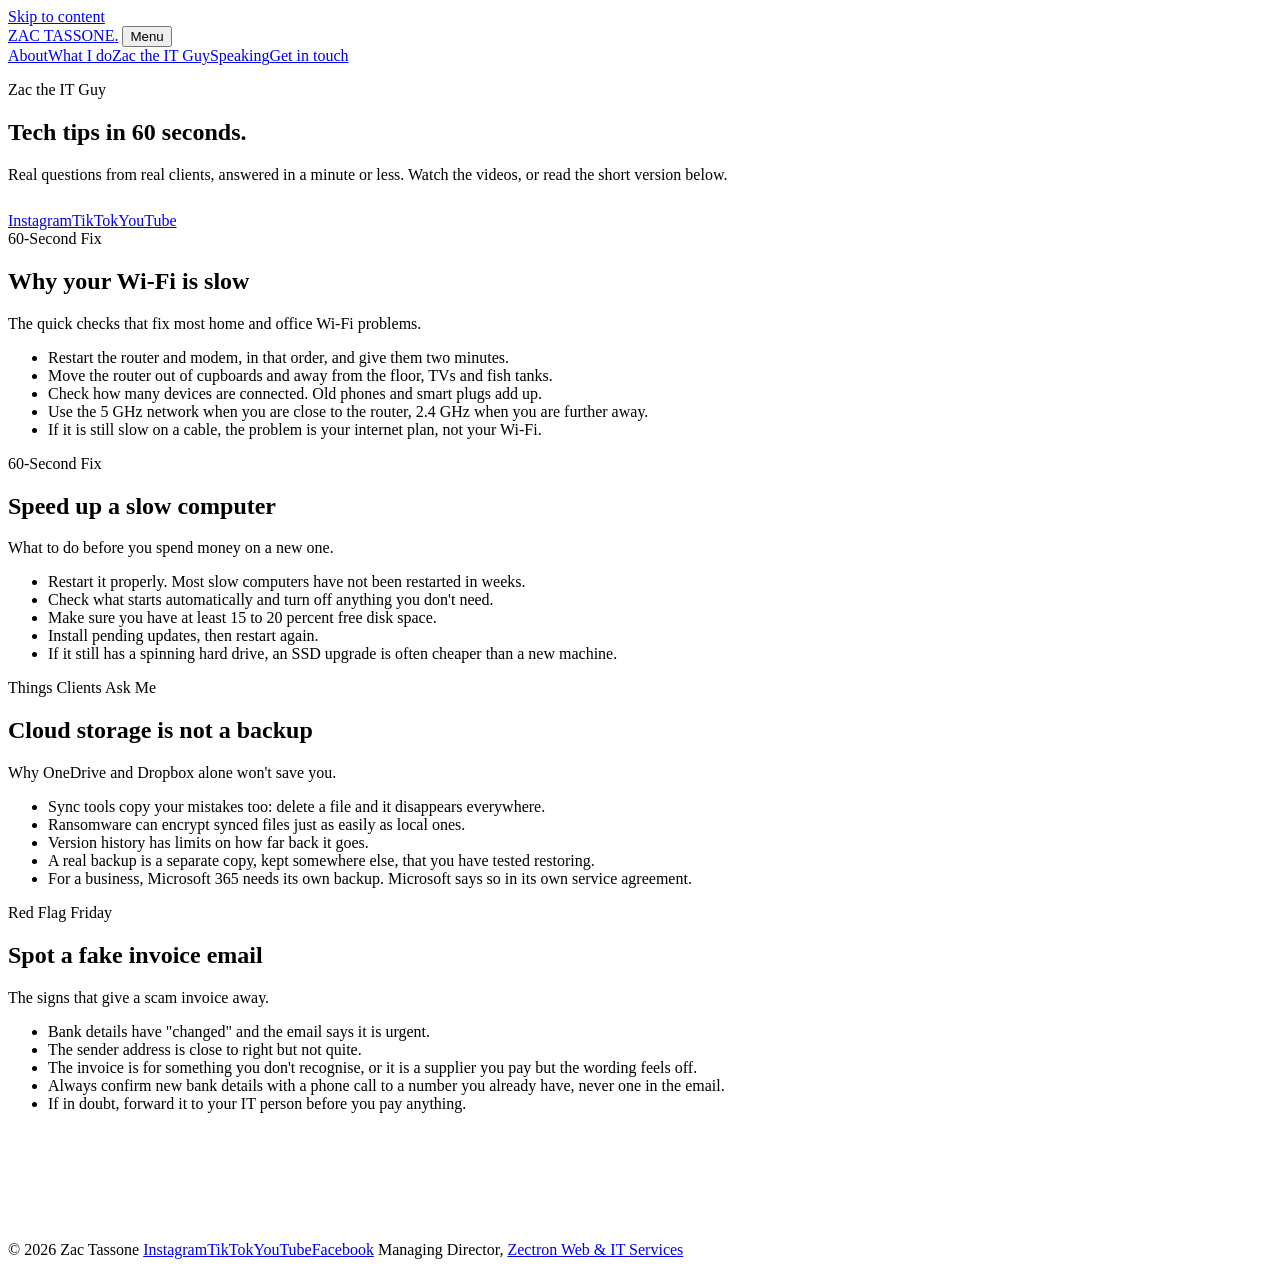
==== tips/index.html @ 9b0f78f9 "Add files via upload" ====
<!doctype html>
<html lang="en-AU">
<head>
<meta charset="utf-8">
<meta name="viewport" content="width=device-width, initial-scale=1">
<title>Zac the IT Guy | Plain-English tech tips</title>
<meta name="description" content="Quick, plain-English tech tips from Zac the IT Guy: Wi-Fi fixes, slow computers, backups and spotting scams.">
<link rel="canonical" href="https://zactassone.com.au/tips/">
<meta name="theme-color" content="#0B0D12">
<meta property="og:type" content="website">
<meta property="og:site_name" content="Zac Tassone">
<meta property="og:title" content="Zac the IT Guy | Plain-English tech tips">
<meta property="og:description" content="Quick, plain-English tech tips from Zac the IT Guy: Wi-Fi fixes, slow computers, backups and spotting scams.">
<meta property="og:url" content="https://zactassone.com.au/tips/">
<meta property="og:image" content="https://zactassone.com.au/assets/og.png">
<meta property="og:image:width" content="1200"><meta property="og:image:height" content="630">
<meta property="og:locale" content="en_AU">
<meta name="twitter:card" content="summary_large_image">
<link rel="icon" href="/assets/favicon.svg" type="image/svg+xml">
<link rel="apple-touch-icon" href="/assets/apple-touch-icon.png">
<script type="application/ld+json">{"@context":"https://schema.org","@type":"Person","@id":"https://zactassone.com.au/#zac","name":"Zac Tassone","url":"https://zactassone.com.au/","email":"mailto:zac@zactassone.com.au","image":"https://zactassone.com.au/assets/og.png","jobTitle":"Managing Director","worksFor":{"@type":"Organization","name":"Zectron Web & IT Services","url":"https://www.zectron.com.au"},"address":{"@type":"PostalAddress","addressLocality":"Hills District","addressRegion":"NSW","addressCountry":"AU"},"award":"BNI Australia Ambassador of the Year 2026","knowsAbout":["Managed IT","Cybersecurity","Microsoft 365","Small business technology","Business networking"],"sameAs":["https://www.instagram.com/zactheitguy/","https://www.tiktok.com/@zac.the.it.guy","https://www.youtube.com/channel/UCYCZYnOmMo0ZXm13_HjDv8Q","https://www.facebook.com/share/19N25KuHem/"]}</script>
<script type="application/ld+json">{"@context":"https://schema.org","@type":"ItemList","name":"Zac the IT Guy tips","itemListElement":[{"@type":"ListItem","position":1,"name":"Why your Wi-Fi is slow","url":"https://zactassone.com.au/tips/#wifi"},{"@type":"ListItem","position":2,"name":"Speed up a slow computer","url":"https://zactassone.com.au/tips/#slow-computer"},{"@type":"ListItem","position":3,"name":"Cloud storage is not a backup","url":"https://zactassone.com.au/tips/#cloud-backup"},{"@type":"ListItem","position":4,"name":"Spot a fake invoice email","url":"https://zactassone.com.au/tips/#fake-invoice"}]}</script>
<link rel="preconnect" href="https://fonts.googleapis.com">
<link rel="preconnect" href="https://fonts.gstatic.com" crossorigin>
<link href="https://fonts.googleapis.com/css2?family=Archivo:wght@700;800;900&family=Inter:wght@400;500;600&display=swap" rel="stylesheet">
<link rel="stylesheet" href="/assets/site.css">
<script src="/assets/site.js" defer></script>
</head>
<body>
<a class="skip" href="#content">Skip to content</a>
<div class="site-head">
<div class="wrap">
<header>
  <a class="logo" href="/" aria-label="Zac Tassone, home">ZAC TASSONE<span>.</span></a>
  <button class="menu-btn" type="button" aria-expanded="false" aria-controls="main-nav">Menu</button>
  <nav id="main-nav" aria-label="Main"><a href="/about/">About</a><a href="/#work">What I do</a><a href="/tips/" aria-current="page">Zac the IT Guy</a><a href="/speaking/">Speaking</a><a class="cta" href="/contact/">Get in touch</a></nav>
</header>
</div>
</div>
<main id="content">

<section class="wrap page-hero">
  <p class="eyebrow">Zac the IT Guy</p>
  <h1>Tech tips in 60 seconds.</h1>
  <p class="lead">Real questions from real clients, answered in a minute or less. Watch the videos, or read the short version below.</p>
  <div class="socials" style="margin-top:28px"><a class="btn btn-ghost" href="https://www.instagram.com/zactheitguy/" target="_blank" rel="noopener me">Instagram</a><a class="btn btn-ghost" href="https://www.tiktok.com/@zac.the.it.guy" target="_blank" rel="noopener me">TikTok</a><a class="btn btn-ghost" href="https://www.youtube.com/channel/UCYCZYnOmMo0ZXm13_HjDv8Q" target="_blank" rel="noopener me">YouTube</a></div>
</section>
<section class="wrap" style="padding-bottom:112px"><article id="wifi" class="tip-detail reveal">
    <div class="meta"><span class="pill">60-Second Fix</span><h2>Why your Wi-Fi is slow</h2></div>
    <div class="body"><p style="margin-top:0">The quick checks that fix most home and office Wi-Fi problems.</p><ul><li>Restart the router and modem, in that order, and give them two minutes.</li><li>Move the router out of cupboards and away from the floor, TVs and fish tanks.</li><li>Check how many devices are connected. Old phones and smart plugs add up.</li><li>Use the 5 GHz network when you are close to the router, 2.4 GHz when you are further away.</li><li>If it is still slow on a cable, the problem is your internet plan, not your Wi-Fi.</li></ul></div>
  </article><article id="slow-computer" class="tip-detail reveal">
    <div class="meta"><span class="pill">60-Second Fix</span><h2>Speed up a slow computer</h2></div>
    <div class="body"><p style="margin-top:0">What to do before you spend money on a new one.</p><ul><li>Restart it properly. Most slow computers have not been restarted in weeks.</li><li>Check what starts automatically and turn off anything you don't need.</li><li>Make sure you have at least 15 to 20 percent free disk space.</li><li>Install pending updates, then restart again.</li><li>If it still has a spinning hard drive, an SSD upgrade is often cheaper than a new machine.</li></ul></div>
  </article><article id="cloud-backup" class="tip-detail reveal">
    <div class="meta"><span class="pill">Things Clients Ask Me</span><h2>Cloud storage is not a backup</h2></div>
    <div class="body"><p style="margin-top:0">Why OneDrive and Dropbox alone won't save you.</p><ul><li>Sync tools copy your mistakes too: delete a file and it disappears everywhere.</li><li>Ransomware can encrypt synced files just as easily as local ones.</li><li>Version history has limits on how far back it goes.</li><li>A real backup is a separate copy, kept somewhere else, that you have tested restoring.</li><li>For a business, Microsoft 365 needs its own backup. Microsoft says so in its own service agreement.</li></ul></div>
  </article><article id="fake-invoice" class="tip-detail reveal">
    <div class="meta"><span class="pill">Red Flag Friday</span><h2>Spot a fake invoice email</h2></div>
    <div class="body"><p style="margin-top:0">The signs that give a scam invoice away.</p><ul><li>Bank details have "changed" and the email says it is urgent.</li><li>The sender address is close to right but not quite.</li><li>The invoice is for something you don't recognise, or it is a supplier you pay but the wording feels off.</li><li>Always confirm new bank details with a phone call to a number you already have, never one in the email.</li><li>If in doubt, forward it to your IT person before you pay anything.</li></ul></div>
  </article></section>

</main>
<footer>
  <div class="wrap">
    <span>&copy; <span id="y">2026</span> Zac Tassone</span>
    <span class="social-row"><a href="https://www.instagram.com/zactheitguy/" target="_blank" rel="noopener me">Instagram</a><a href="https://www.tiktok.com/@zac.the.it.guy" target="_blank" rel="noopener me">TikTok</a><a href="https://www.youtube.com/channel/UCYCZYnOmMo0ZXm13_HjDv8Q" target="_blank" rel="noopener me">YouTube</a><a href="https://www.facebook.com/share/19N25KuHem/" target="_blank" rel="noopener me">Facebook</a></span>
    <span>Managing Director, <a href="https://www.zectron.com.au">Zectron Web &amp; IT Services</a></span>
  </div>
</footer>
</body>
</html>
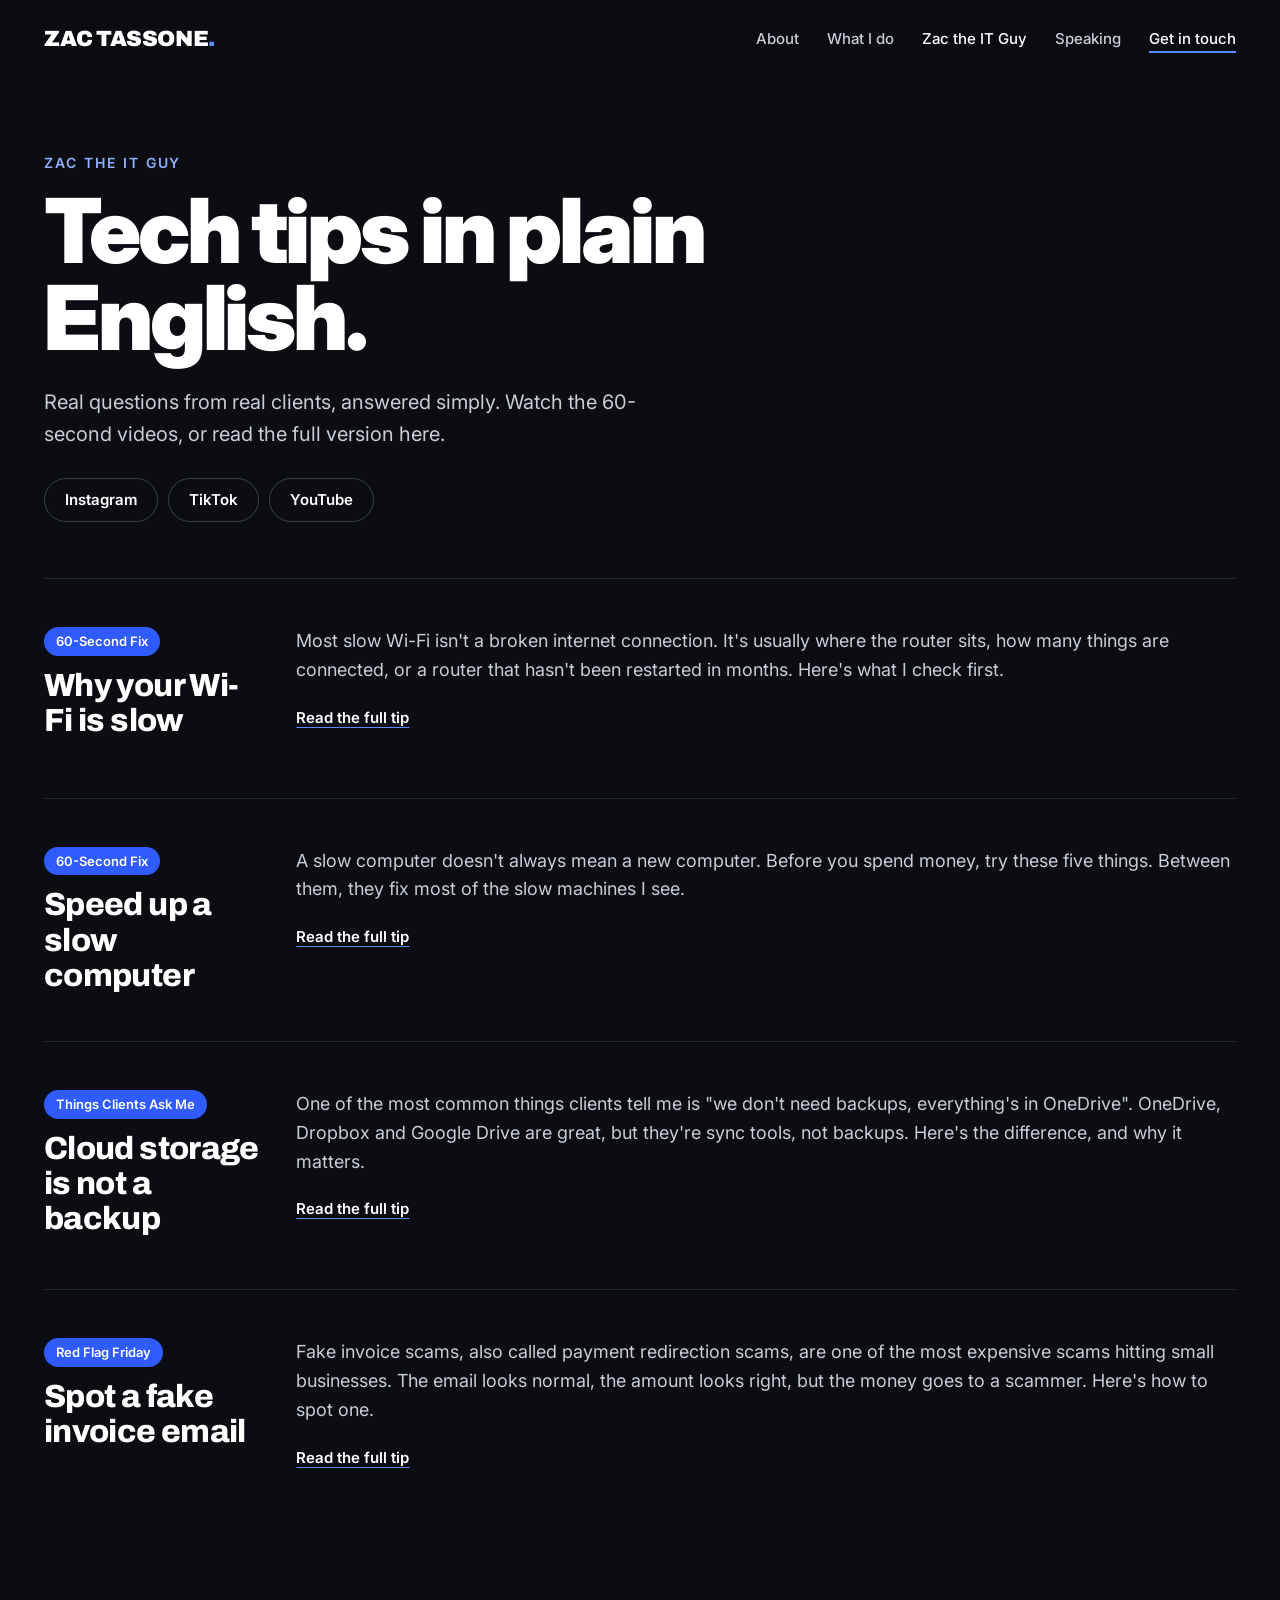
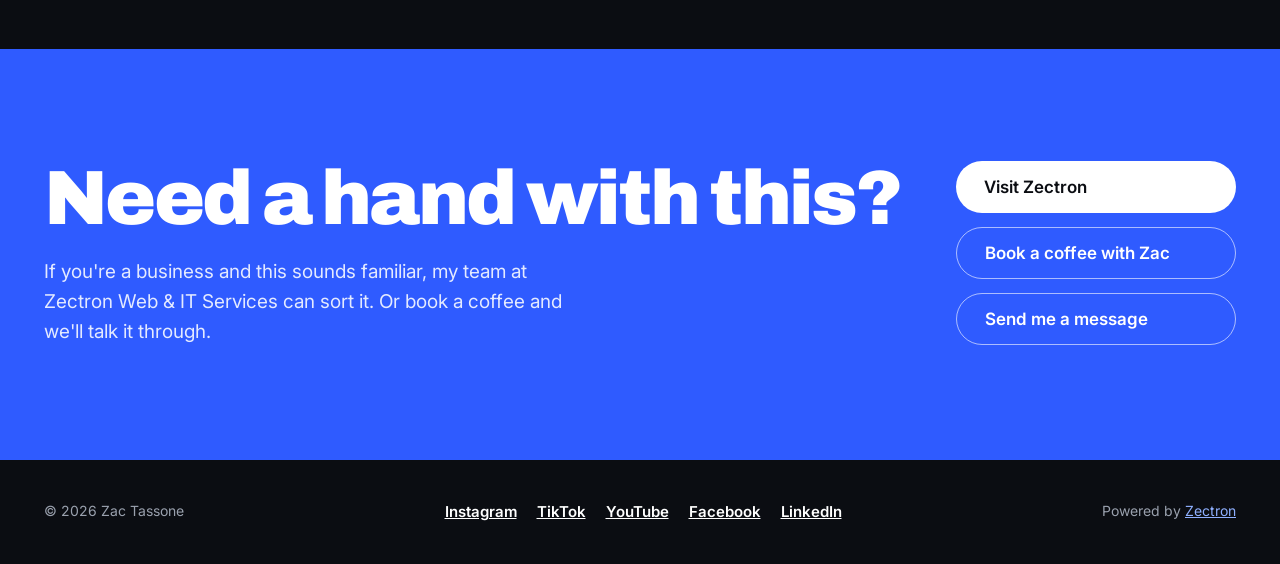
==== commit 085f662e: "Tips hub page" ====
--- a/tips/index.html
+++ b/tips/index.html
@@ -1,30 +1,33 @@
 <!doctype html>
 <html lang="en-AU">
 <head>
+<!-- Google tag (gtag.js) -->
+<script async src="https://www.googletagmanager.com/gtag/js?id=G-HJ7Z9C7EH5"></script>
+<script src="/assets/ga.js?v=1"></script>
 <meta charset="utf-8">
 <meta name="viewport" content="width=device-width, initial-scale=1">
-<title>Zac the IT Guy | Plain-English tech tips</title>
-<meta name="description" content="Quick, plain-English tech tips from Zac the IT Guy: Wi-Fi fixes, slow computers, backups and spotting scams.">
+<title>Zac the IT Guy | Plain-English Tech Tips for Home and Business</title>
+<meta name="description" content="Plain-English tech tips from Zac the IT Guy: slow Wi-Fi, slow computers, backups and spotting scam invoices. Real questions from real clients, answered simply.">
 <link rel="canonical" href="https://zactassone.com.au/tips/">
 <meta name="theme-color" content="#0B0D12">
-<meta property="og:type" content="website">
+<meta property="og:type" content="article">
 <meta property="og:site_name" content="Zac Tassone">
-<meta property="og:title" content="Zac the IT Guy | Plain-English tech tips">
-<meta property="og:description" content="Quick, plain-English tech tips from Zac the IT Guy: Wi-Fi fixes, slow computers, backups and spotting scams.">
+<meta property="og:title" content="Zac the IT Guy | Plain-English Tech Tips for Home and Business">
+<meta property="og:description" content="Plain-English tech tips from Zac the IT Guy: slow Wi-Fi, slow computers, backups and spotting scam invoices. Real questions from real clients, answered simply.">
 <meta property="og:url" content="https://zactassone.com.au/tips/">
-<meta property="og:image" content="https://zactassone.com.au/assets/og.png">
+<meta property="og:image" content="https://zactassone.com.au/assets/og.jpg">
 <meta property="og:image:width" content="1200"><meta property="og:image:height" content="630">
 <meta property="og:locale" content="en_AU">
 <meta name="twitter:card" content="summary_large_image">
 <link rel="icon" href="/assets/favicon.svg" type="image/svg+xml">
 <link rel="apple-touch-icon" href="/assets/apple-touch-icon.png">
-<script type="application/ld+json">{"@context":"https://schema.org","@type":"Person","@id":"https://zactassone.com.au/#zac","name":"Zac Tassone","url":"https://zactassone.com.au/","email":"mailto:zac@zactassone.com.au","image":"https://zactassone.com.au/assets/og.png","jobTitle":"Managing Director","worksFor":{"@type":"Organization","name":"Zectron Web & IT Services","url":"https://www.zectron.com.au"},"address":{"@type":"PostalAddress","addressLocality":"Hills District","addressRegion":"NSW","addressCountry":"AU"},"award":"BNI Australia Ambassador of the Year 2026","knowsAbout":["Managed IT","Cybersecurity","Microsoft 365","Small business technology","Business networking"],"sameAs":["https://www.instagram.com/zactheitguy/","https://www.tiktok.com/@zac.the.it.guy","https://www.youtube.com/channel/UCYCZYnOmMo0ZXm13_HjDv8Q","https://www.facebook.com/share/19N25KuHem/"]}</script>
-<script type="application/ld+json">{"@context":"https://schema.org","@type":"ItemList","name":"Zac the IT Guy tips","itemListElement":[{"@type":"ListItem","position":1,"name":"Why your Wi-Fi is slow","url":"https://zactassone.com.au/tips/#wifi"},{"@type":"ListItem","position":2,"name":"Speed up a slow computer","url":"https://zactassone.com.au/tips/#slow-computer"},{"@type":"ListItem","position":3,"name":"Cloud storage is not a backup","url":"https://zactassone.com.au/tips/#cloud-backup"},{"@type":"ListItem","position":4,"name":"Spot a fake invoice email","url":"https://zactassone.com.au/tips/#fake-invoice"}]}</script>
+<script type="application/ld+json">{"@context":"https://schema.org","@type":"CollectionPage","name":"Zac the IT Guy tips","url":"https://zactassone.com.au/tips/","author":{"@type":"Person","@id":"https://zactassone.com.au/#zac","name":"Zac Tassone","url":"https://zactassone.com.au/","jobTitle":"Managing Director","worksFor":{"@type":"Organization","name":"Zectron Web & IT Services","url":"https://www.zectron.com.au"}},"mainEntity":{"@type":"ItemList","itemListElement":[{"@type":"ListItem","position":1,"name":"Why your Wi-Fi is slow","url":"https://zactassone.com.au/tips/why-is-my-wifi-slow/"},{"@type":"ListItem","position":2,"name":"Speed up a slow computer","url":"https://zactassone.com.au/tips/speed-up-a-slow-computer/"},{"@type":"ListItem","position":3,"name":"Cloud storage is not a backup","url":"https://zactassone.com.au/tips/cloud-storage-is-not-a-backup/"},{"@type":"ListItem","position":4,"name":"Spot a fake invoice email","url":"https://zactassone.com.au/tips/spot-a-fake-invoice-email/"}]}}</script>
+<script type="application/ld+json">{"@context":"https://schema.org","@type":"BreadcrumbList","itemListElement":[{"@type":"ListItem","position":1,"name":"Zac Tassone","item":"https://zactassone.com.au/"},{"@type":"ListItem","position":2,"name":"Zac the IT Guy","item":"https://zactassone.com.au/tips/"}]}</script>
 <link rel="preconnect" href="https://fonts.googleapis.com">
 <link rel="preconnect" href="https://fonts.gstatic.com" crossorigin>
 <link href="https://fonts.googleapis.com/css2?family=Archivo:wght@700;800;900&family=Inter:wght@400;500;600&display=swap" rel="stylesheet">
-<link rel="stylesheet" href="/assets/site.css">
-<script src="/assets/site.js" defer></script>
+<link rel="stylesheet" href="/assets/site.css?v=0ca66a84">
+<script src="/assets/site.js?v=bd182529" defer></script>
 </head>
 <body>
 <a class="skip" href="#content">Skip to content</a>
@@ -33,38 +36,52 @@
 <header>
   <a class="logo" href="/" aria-label="Zac Tassone, home">ZAC TASSONE<span>.</span></a>
   <button class="menu-btn" type="button" aria-expanded="false" aria-controls="main-nav">Menu</button>
-  <nav id="main-nav" aria-label="Main"><a href="/about/">About</a><a href="/#work">What I do</a><a href="/tips/" aria-current="page">Zac the IT Guy</a><a href="/speaking/">Speaking</a><a class="cta" href="/contact/">Get in touch</a></nav>
+  <nav id="main-nav" aria-label="Main"><a href="/#about">About</a><a href="/#work">What I do</a><a href="/tips/" aria-current="page">Zac the IT Guy</a><a href="/#speaking">Speaking</a><a class="cta" href="/#contact">Get in touch</a></nav>
 </header>
 </div>
 </div>
 <main id="content">
 
-<section class="wrap page-hero">
+<section class="wrap"><div class="page-hero">
   <p class="eyebrow">Zac the IT Guy</p>
-  <h1>Tech tips in 60 seconds.</h1>
-  <p class="lead">Real questions from real clients, answered in a minute or less. Watch the videos, or read the short version below.</p>
+  <h1>Tech tips in plain English.</h1>
+  <p class="lead">Real questions from real clients, answered simply. Watch the 60-second videos, or read the full version here.</p>
   <div class="socials" style="margin-top:28px"><a class="btn btn-ghost" href="https://www.instagram.com/zactheitguy/" target="_blank" rel="noopener me">Instagram</a><a class="btn btn-ghost" href="https://www.tiktok.com/@zac.the.it.guy" target="_blank" rel="noopener me">TikTok</a><a class="btn btn-ghost" href="https://www.youtube.com/channel/UCYCZYnOmMo0ZXm13_HjDv8Q" target="_blank" rel="noopener me">YouTube</a></div>
+</div></section>
+<section class="wrap" style="padding-bottom:112px"><article class="tip-detail reveal">
+    <div class="meta"><span class="pill">60-Second Fix</span><h2><a href="/tips/why-is-my-wifi-slow/" style="color:#fff;text-decoration:none">Why your Wi-Fi is slow</a></h2></div>
+    <div class="body"><p style="margin-top:0">Most slow Wi-Fi isn't a broken internet connection. It's usually where the router sits, how many things are connected, or a router that hasn't been restarted in months. Here's what I check first.</p><p><a class="tip-watch" href="/tips/why-is-my-wifi-slow/">Read the full tip</a></p></div>
+  </article><article class="tip-detail reveal">
+    <div class="meta"><span class="pill">60-Second Fix</span><h2><a href="/tips/speed-up-a-slow-computer/" style="color:#fff;text-decoration:none">Speed up a slow computer</a></h2></div>
+    <div class="body"><p style="margin-top:0">A slow computer doesn't always mean a new computer. Before you spend money, try these five things. Between them, they fix most of the slow machines I see.</p><p><a class="tip-watch" href="/tips/speed-up-a-slow-computer/">Read the full tip</a></p></div>
+  </article><article class="tip-detail reveal">
+    <div class="meta"><span class="pill">Things Clients Ask Me</span><h2><a href="/tips/cloud-storage-is-not-a-backup/" style="color:#fff;text-decoration:none">Cloud storage is not a backup</a></h2></div>
+    <div class="body"><p style="margin-top:0">One of the most common things clients tell me is "we don't need backups, everything's in OneDrive". OneDrive, Dropbox and Google Drive are great, but they're sync tools, not backups. Here's the difference, and why it matters.</p><p><a class="tip-watch" href="/tips/cloud-storage-is-not-a-backup/">Read the full tip</a></p></div>
+  </article><article class="tip-detail reveal">
+    <div class="meta"><span class="pill">Red Flag Friday</span><h2><a href="/tips/spot-a-fake-invoice-email/" style="color:#fff;text-decoration:none">Spot a fake invoice email</a></h2></div>
+    <div class="body"><p style="margin-top:0">Fake invoice scams, also called payment redirection scams, are one of the most expensive scams hitting small businesses. The email looks normal, the amount looks right, but the money goes to a scammer. Here's how to spot one.</p><p><a class="tip-watch" href="/tips/spot-a-fake-invoice-email/">Read the full tip</a></p></div>
+  </article></section>
+
+<section class="contact">
+  <div class="wrap">
+    <div>
+      <h2>Need a hand with this?</h2>
+      <p>If you're a business and this sounds familiar, my team at Zectron Web &amp; IT Services can sort it. Or book a coffee and we'll talk it through.</p>
+    </div>
+    <div class="ways">
+      <a class="btn btn-light" href="https://www.zectron.com.au" target="_blank" rel="noopener">Visit Zectron</a>
+      <a class="btn btn-line" href="https://www.zectron.com.au/bookwithzac/" target="_blank" rel="noopener">Book a coffee with Zac</a>
+      <a class="btn btn-line" href="/#contact">Send me a message</a>
+    </div>
+  </div>
 </section>
-<section class="wrap" style="padding-bottom:112px"><article id="wifi" class="tip-detail reveal">
-    <div class="meta"><span class="pill">60-Second Fix</span><h2>Why your Wi-Fi is slow</h2></div>
-    <div class="body"><p style="margin-top:0">The quick checks that fix most home and office Wi-Fi problems.</p><ul><li>Restart the router and modem, in that order, and give them two minutes.</li><li>Move the router out of cupboards and away from the floor, TVs and fish tanks.</li><li>Check how many devices are connected. Old phones and smart plugs add up.</li><li>Use the 5 GHz network when you are close to the router, 2.4 GHz when you are further away.</li><li>If it is still slow on a cable, the problem is your internet plan, not your Wi-Fi.</li></ul></div>
-  </article><article id="slow-computer" class="tip-detail reveal">
-    <div class="meta"><span class="pill">60-Second Fix</span><h2>Speed up a slow computer</h2></div>
-    <div class="body"><p style="margin-top:0">What to do before you spend money on a new one.</p><ul><li>Restart it properly. Most slow computers have not been restarted in weeks.</li><li>Check what starts automatically and turn off anything you don't need.</li><li>Make sure you have at least 15 to 20 percent free disk space.</li><li>Install pending updates, then restart again.</li><li>If it still has a spinning hard drive, an SSD upgrade is often cheaper than a new machine.</li></ul></div>
-  </article><article id="cloud-backup" class="tip-detail reveal">
-    <div class="meta"><span class="pill">Things Clients Ask Me</span><h2>Cloud storage is not a backup</h2></div>
-    <div class="body"><p style="margin-top:0">Why OneDrive and Dropbox alone won't save you.</p><ul><li>Sync tools copy your mistakes too: delete a file and it disappears everywhere.</li><li>Ransomware can encrypt synced files just as easily as local ones.</li><li>Version history has limits on how far back it goes.</li><li>A real backup is a separate copy, kept somewhere else, that you have tested restoring.</li><li>For a business, Microsoft 365 needs its own backup. Microsoft says so in its own service agreement.</li></ul></div>
-  </article><article id="fake-invoice" class="tip-detail reveal">
-    <div class="meta"><span class="pill">Red Flag Friday</span><h2>Spot a fake invoice email</h2></div>
-    <div class="body"><p style="margin-top:0">The signs that give a scam invoice away.</p><ul><li>Bank details have "changed" and the email says it is urgent.</li><li>The sender address is close to right but not quite.</li><li>The invoice is for something you don't recognise, or it is a supplier you pay but the wording feels off.</li><li>Always confirm new bank details with a phone call to a number you already have, never one in the email.</li><li>If in doubt, forward it to your IT person before you pay anything.</li></ul></div>
-  </article></section>
 
 </main>
 <footer>
   <div class="wrap">
     <span>&copy; <span id="y">2026</span> Zac Tassone</span>
-    <span class="social-row"><a href="https://www.instagram.com/zactheitguy/" target="_blank" rel="noopener me">Instagram</a><a href="https://www.tiktok.com/@zac.the.it.guy" target="_blank" rel="noopener me">TikTok</a><a href="https://www.youtube.com/channel/UCYCZYnOmMo0ZXm13_HjDv8Q" target="_blank" rel="noopener me">YouTube</a><a href="https://www.facebook.com/share/19N25KuHem/" target="_blank" rel="noopener me">Facebook</a></span>
-    <span>Managing Director, <a href="https://www.zectron.com.au">Zectron Web &amp; IT Services</a></span>
+    <span class="social-row"><a href="https://www.instagram.com/zactheitguy/" target="_blank" rel="noopener me">Instagram</a><a href="https://www.tiktok.com/@zac.the.it.guy" target="_blank" rel="noopener me">TikTok</a><a href="https://www.youtube.com/channel/UCYCZYnOmMo0ZXm13_HjDv8Q" target="_blank" rel="noopener me">YouTube</a><a href="https://www.facebook.com/share/19N25KuHem/" target="_blank" rel="noopener me">Facebook</a><a href="https://www.linkedin.com/in/zac-t/" target="_blank" rel="noopener me">LinkedIn</a></span>
+    <span>Powered by <a href="https://www.zectron.com.au" target="_blank" rel="noopener">Zectron</a></span>
   </div>
 </footer>
 </body>
--- a/assets/site.css
+++ b/assets/site.css
@@ -0,0 +1,182 @@
+:root{--ink:#0B0D12;--card:#161A22;--line:#1F242D;--line2:#3A404C;--text:#F2F3F5;--muted:#C9CDD6;--dim:#9AA1AE;--accent:#5B8CFF;--blue:#2F5BFF;--soft:#8FB0FF;--paper:#EEF1F6}
+*{box-sizing:border-box}
+html{scroll-behavior:smooth}
+body{margin:0;background:var(--ink);color:var(--text);font-family:Inter,system-ui,sans-serif;font-size:17px;line-height:1.6;-webkit-font-smoothing:antialiased}
+a{color:var(--soft)}a:hover{color:#C3D4FF}
+.wrap{max-width:1240px;margin:0 auto;padding-left:24px;padding-right:24px}
+.display{font-family:Archivo,sans-serif;letter-spacing:-.03em;line-height:1.02;margin:0}
+.eyebrow{margin:0 0 12px;font-size:14px;font-weight:600;letter-spacing:.14em;text-transform:uppercase;color:var(--soft)}
+.btn{display:inline-flex;align-items:center;min-height:52px;padding:0 28px;border-radius:999px;font-weight:600;text-decoration:none;transition:transform .15s ease,background .15s ease}
+.btn:hover{transform:translateY(-1px)}
+.btn-primary{background:var(--blue);color:#fff}.btn-primary:hover{background:#2049E0;color:#fff}
+.btn-ghost{border:1.5px solid var(--line2);color:#fff}.btn-ghost:hover{border-color:#fff;color:#fff}
+:focus-visible{outline:3px solid var(--accent);outline-offset:3px;border-radius:6px}
+header{display:flex;flex-wrap:wrap;align-items:center;justify-content:space-between;gap:16px;padding-top:24px;padding-bottom:24px}
+.logo{font-family:Archivo,sans-serif;font-weight:900;font-size:22px;letter-spacing:-.02em;color:#fff;text-decoration:none}
+.logo span{color:var(--accent)}
+nav{display:flex;flex-wrap:wrap;gap:8px 28px;font-size:15px;font-weight:500}
+nav a{color:var(--muted);text-decoration:none}nav a:hover{color:#fff}
+nav a.cta{color:#fff;border-bottom:2px solid var(--accent)}
+.hero{display:flex;flex-wrap:wrap;gap:56px;align-items:center;padding-top:64px;padding-bottom:96px}
+.hero-copy{flex:999 1 520px;min-width:0;display:flex;flex-direction:column;gap:28px}
+.hero h1{font-weight:900;font-size:clamp(50px,8vw,112px);line-height:.95;letter-spacing:-.035em;color:#fff}
+.hero h1 span{color:var(--accent)}
+.lead{margin:0;max-width:620px;font-size:20px;color:var(--muted)}
+.actions{display:flex;flex-wrap:wrap;gap:14px}
+.hero-art{flex:1 1 360px;min-width:0}
+.badge{aspect-ratio:4/5;border-radius:28px;background:var(--card);border:1px solid #262B35;position:relative;overflow:hidden;display:flex;flex-direction:column;justify-content:flex-end;padding:32px}
+.badge .dot{position:absolute;top:28px;right:28px;width:120px;height:120px;border-radius:50%;background:var(--accent)}
+.badge .ring{position:absolute;top:-80px;left:-80px;width:320px;height:320px;border-radius:50%;border:1.5px solid #262B35}
+.badge .mono{font-family:Archivo,sans-serif;font-weight:900;font-size:clamp(110px,16vw,190px);line-height:.8;letter-spacing:-.06em;color:#fff;position:relative}
+.badge .tag{margin:20px 0 0;font-size:15px;color:var(--dim);position:relative}
+.facts{border-top:1px solid var(--line);border-bottom:1px solid var(--line)}
+.facts .wrap{display:grid;grid-template-columns:repeat(auto-fit,minmax(220px,1fr));gap:28px;padding-top:36px;padding-bottom:36px}
+.fact b{display:block;font-family:Archivo,sans-serif;font-weight:800;font-size:26px;color:#fff;line-height:1.2}
+.fact span{font-size:15px;color:var(--dim)}
+.split{display:flex;flex-wrap:wrap;gap:56px;padding-top:112px;padding-bottom:112px}
+.split .side{flex:1 1 320px;min-width:0}
+.split .main{flex:999 1 560px;min-width:0;display:flex;flex-direction:column;gap:20px;font-size:19px;color:var(--muted)}
+.split p{margin:0}
+h2.display{font-weight:800;font-size:clamp(36px,4.5vw,56px);color:#fff}
+.work{background:var(--paper);color:#12151B}
+.work .wrap{padding-top:112px;padding-bottom:112px;display:flex;flex-direction:column;gap:48px}
+.work h2.display{color:#12151B}
+.row-head{display:flex;flex-wrap:wrap;justify-content:space-between;align-items:flex-end;gap:16px}
+.row-head p{margin:0;max-width:420px;color:#4A5160}
+.cards{display:grid;grid-template-columns:repeat(auto-fit,minmax(280px,1fr));gap:24px}
+.card{background:#fff;border-radius:24px;padding:36px;display:flex;flex-direction:column;gap:16px}
+.card .num{margin:0;font-family:Archivo,sans-serif;font-weight:900;font-size:48px;color:var(--blue);line-height:1}
+.card h3{margin:0;font-family:Archivo,sans-serif;font-weight:800;font-size:26px}
+.card p{margin:0;color:#4A5160}
+.card a{margin-top:auto;color:#1D45D8;font-weight:600}
+.tips{padding-top:112px;padding-bottom:112px;display:flex;flex-direction:column;gap:48px}
+.tip-grid{display:grid;grid-template-columns:repeat(auto-fit,minmax(240px,1fr));gap:20px}
+.tip{background:var(--card);border:1px solid #262B35;border-radius:20px;padding:28px;display:flex;flex-direction:column;gap:14px;min-height:240px}
+.tip .pill{align-self:flex-start;padding:4px 12px;border-radius:999px;background:var(--blue);color:#fff;font-size:13px;font-weight:600}
+.tip h3{margin:0;font-family:Archivo,sans-serif;font-weight:700;font-size:22px;line-height:1.2;color:#fff}
+.tip p{margin:0;color:var(--dim);font-size:16px}
+.talks{border-top:1px solid var(--line)}
+.talk{display:flex;gap:24px;padding:28px 0;border-bottom:1px solid var(--line)}
+.talk .n{font-family:Archivo,sans-serif;font-weight:800;font-size:20px;color:var(--soft);min-width:36px}
+.talk h3{margin:0 0 6px;font-family:Archivo,sans-serif;font-weight:700;font-size:24px;color:#fff;line-height:1.2}
+.talk p{margin:0;color:var(--dim);font-size:16px}
+.contact{background:var(--blue);color:#fff}
+.contact .wrap{padding-top:112px;padding-bottom:112px;display:flex;flex-wrap:wrap;gap:48px;align-items:flex-end;justify-content:space-between}
+.contact h2{font-family:Archivo,sans-serif;font-weight:900;font-size:clamp(44px,6vw,84px);line-height:.98;letter-spacing:-.035em;margin:0 0 20px}
+.contact p{margin:0;max-width:540px;font-size:19px;color:#E4EAFF}
+.contact .ways{display:flex;flex-direction:column;gap:14px;min-width:280px}
+.contact .btn-light{background:#fff;color:var(--ink)}.contact .btn-light:hover{background:#E4EAFF;color:var(--ink)}
+.contact .btn-line{border:1.5px solid rgba(255,255,255,.6);color:#fff}.contact .btn-line:hover{border-color:#fff;color:#fff}
+.socials{display:flex;flex-wrap:wrap;gap:10px}
+.socials .btn{min-height:44px;padding:0 20px;font-size:15px}
+.social-row{display:flex;flex-wrap:wrap;gap:8px 20px;justify-content:center;font-size:15px;font-weight:600}
+.social-row a{color:#fff}
+footer .wrap{display:flex;flex-wrap:wrap;justify-content:space-between;gap:16px;padding-top:40px;padding-bottom:40px;font-size:14px;color:var(--dim)}
+@media (max-width:640px){.hero{padding-top:32px;padding-bottom:64px}.split,.work .wrap,.tips,.contact .wrap{padding-top:72px;padding-bottom:72px}}
+@media (prefers-reduced-motion:reduce){html{scroll-behavior:auto}.btn{transition:none}}
+
+.skip{position:absolute;left:-9999px;top:0;background:#fff;color:#000;padding:10px 16px;z-index:100}.skip:focus{left:16px;top:16px}
+.site-head{position:sticky;top:0;z-index:50;background:rgba(11,13,18,.82);backdrop-filter:saturate(140%) blur(14px);-webkit-backdrop-filter:saturate(140%) blur(14px);border-bottom:1px solid transparent;transition:border-color .2s ease}
+.site-head.scrolled{border-bottom-color:var(--line)}
+.site-head header{padding-top:22px;padding-bottom:22px;transition:padding .2s ease}
+.site-head.scrolled header{padding-top:12px;padding-bottom:12px}
+nav a[aria-current="page"]{color:#fff}
+.menu-btn{display:none;min-height:44px;min-width:44px;border:1.5px solid var(--line2);border-radius:999px;background:transparent;color:#fff;font:inherit;font-weight:600;padding:0 18px;cursor:pointer}
+@media (max-width:760px){
+ .menu-btn{display:inline-flex;align-items:center}
+ .site-head nav{display:none;width:100%;flex-direction:column;gap:0;padding:8px 0 16px}
+ .site-head nav.open{display:flex}
+ .site-head nav a{padding:12px 0;font-size:18px;border-bottom:1px solid var(--line)}
+ .site-head nav a.cta{border-bottom:1px solid var(--line)}
+}
+.socials{display:flex;flex-wrap:wrap;gap:10px}
+.socials .btn{min-height:44px;padding:0 20px;font-size:15px}
+.social-row{display:flex;flex-wrap:wrap;gap:8px 20px;font-size:15px;font-weight:600}
+.social-row a{color:#fff}
+.page-hero{padding-top:72px;padding-bottom:56px;max-width:900px}
+.page-hero h1{font-weight:900;font-size:clamp(44px,7vw,92px);line-height:.98;letter-spacing:-.035em;color:#fff;margin:0 0 24px}
+.prose{max-width:760px;font-size:19px;color:var(--muted)}
+.prose p{margin:0 0 20px}
+.prose h2{font-family:Archivo,sans-serif;font-weight:800;font-size:32px;letter-spacing:-.02em;color:#fff;margin:48px 0 16px}
+.tip-detail{border-top:1px solid var(--line);padding:48px 0;display:flex;flex-wrap:wrap;gap:32px}
+.tip-detail .meta{flex:1 1 220px}
+.tip-detail .body{flex:999 1 520px;min-width:0;color:var(--muted);font-size:18px}
+.tip-detail h2{font-family:Archivo,sans-serif;font-weight:800;font-size:32px;letter-spacing:-.02em;color:#fff;margin:12px 0 0;line-height:1.1}
+.tip-detail ul{margin:0 0 16px;padding-left:20px}.tip-detail li{margin:6px 0}
+.pill{display:inline-block;padding:4px 12px;border-radius:999px;background:var(--blue);color:#fff;font-size:13px;font-weight:600}
+a.tip{text-decoration:none;transition:border-color .2s ease,transform .2s ease}
+a.tip:hover{border-color:var(--accent);transform:translateY(-2px)}
+.form{background:#fff;color:#12151B;border-radius:24px;padding:32px;display:flex;flex-direction:column;gap:14px;width:100%;max-width:460px;box-sizing:border-box}
+.form .row{display:flex;gap:12px;flex-wrap:wrap}.form .row>div{flex:1 1 160px;display:flex;flex-direction:column;gap:6px}
+.form label{font-size:14px;font-weight:600}
+.form input,.form textarea{min-height:48px;padding:10px 14px;border:1.5px solid #C9CFDA;border-radius:12px;font:inherit;color:#12151B;background:#fff;width:100%;box-sizing:border-box}
+.form textarea{min-height:120px;resize:vertical}
+.form input:focus,.form textarea:focus{outline:none;border-color:var(--blue);box-shadow:0 0 0 3px rgba(47,91,255,.2)}
+.form button{min-height:52px;border:0;border-radius:999px;background:var(--ink);color:#fff;font:inherit;font-weight:600;cursor:pointer}
+.form button[disabled]{opacity:.6;cursor:wait}
+.form .hp{position:absolute;left:-10000px;width:1px;height:1px;overflow:hidden}
+.form .status{margin:0;font-size:15px;min-height:1.4em}
+.form .status.ok{color:#126B3A}.form .status.err{color:#B42318}
+.form .small{font-size:13px;color:#4A5160;margin:0}
+.reveal{opacity:0;transform:translateY(18px);transition:opacity .6s ease,transform .6s ease}
+.reveal.in{opacity:1;transform:none}
+@media (prefers-reduced-motion:reduce){.reveal{opacity:1;transform:none;transition:none}.site-head header{transition:none}}
+.notfound{padding:120px 0}
+main section[id]{scroll-margin-top:84px}
+nav a.active{color:#fff}
+.tip-more{margin-top:auto}
+.tip-more summary{cursor:pointer;color:var(--soft);font-weight:600;font-size:15px;list-style:none;min-height:44px;display:flex;align-items:center}
+.tip-more summary::-webkit-details-marker{display:none}
+.tip-more[open] summary{color:#fff}
+.tip-more ul{margin:4px 0 0;padding-left:18px;color:var(--muted);font-size:15px}
+.tip-more li{margin:6px 0}
+.about .split{padding-bottom:40px}
+.about-lead{font-size:clamp(20px,2.2vw,24px);color:#fff;font-weight:500;line-height:1.45}
+.about-block{padding-top:24px;padding-bottom:56px}
+.about-block .sub{font-family:Archivo,sans-serif;font-weight:800;font-size:clamp(24px,3vw,32px);letter-spacing:-.02em;color:#fff;margin:0 0 24px}
+.timeline{list-style:none;margin:0;padding:0;display:grid;grid-template-columns:repeat(auto-fit,minmax(220px,1fr));gap:20px;counter-reset:t}
+.timeline li{border-top:2px solid var(--accent);padding-top:16px;display:flex;flex-direction:column;gap:8px}
+.timeline b{font-family:Archivo,sans-serif;font-weight:900;font-size:28px;color:#fff;letter-spacing:-.02em}
+.timeline span{color:var(--muted);font-size:16px}
+.sub-lead{color:var(--muted);font-size:18px;max-width:760px;margin:-8px 0 24px}
+.values{display:grid;grid-template-columns:repeat(3,minmax(0,1fr));gap:20px}
+@media (max-width:900px){.values{grid-template-columns:repeat(2,minmax(0,1fr))}}
+@media (max-width:600px){.values{grid-template-columns:1fr}}
+.value{background:var(--card);border:1px solid #262B35;border-radius:20px;padding:28px}
+.value .vnum{color:var(--accent);font-weight:700;font-size:14px;letter-spacing:.1em}
+.value h4{font-family:Archivo,sans-serif;font-weight:800;font-size:24px;color:#fff;margin:10px 0 8px}
+.value p{margin:0;color:var(--dim);font-size:16px}
+.offclock{display:grid;grid-template-columns:repeat(auto-fit,minmax(180px,1fr));gap:12px}
+.oc{border:1px solid #262B35;border-radius:16px;padding:18px 20px;display:flex;flex-direction:column;gap:6px}
+.oc b{color:#fff;font-size:17px}
+.oc span{color:var(--dim);font-size:15px}
+.reviews{display:grid;grid-template-columns:repeat(3,minmax(0,1fr));gap:24px;margin-top:-8px}
+@media (max-width:900px){.reviews{grid-template-columns:1fr}}
+.review{margin:0;background:#fff;border-radius:24px;padding:32px;display:flex;flex-direction:column;gap:12px}
+.review .stars{margin:0;color:#F5B83D;letter-spacing:2px;font-size:16px}
+.review blockquote{margin:0;color:#12151B;font-size:17px;line-height:1.55}
+.review figcaption{color:#4A5160;font-size:14px;font-weight:600;margin-top:auto}
+.reviews-more{margin:-24px 0 0}.reviews-more a{color:var(--blue);font-weight:600}
+.btn-book{background:#fff;color:#0B0D12}.btn-book:hover{background:#E6E8EC}
+.tip-watch{color:#fff;font-weight:600;font-size:15px;text-decoration:underline;text-underline-offset:4px;text-decoration-color:var(--accent)}
+.speak-photo{display:block;width:100%;height:auto;aspect-ratio:3/4;object-fit:cover;border-radius:20px;border:1px solid #262B35;margin-top:8px;max-width:420px}
+.award-photos{display:grid;grid-template-columns:repeat(2,minmax(0,1fr));gap:20px;margin-top:32px}
+@media (max-width:640px){.award-photos{grid-template-columns:1fr}}
+.award-photos figure{margin:0;border-radius:20px;overflow:hidden;border:1px solid #262B35;background:var(--card)}
+.award-photos img{display:block;width:100%;height:auto;aspect-ratio:4/3;object-fit:cover}
+.award-photos figcaption{padding:14px 18px;color:var(--dim);font-size:14px}
+.badge.photo{padding:0}
+.badge.photo img{position:absolute;inset:0;width:100%;height:100%;object-fit:cover;object-position:center 20%}
+.badge.photo .tag{position:relative;margin:0;padding:56px 24px 20px;color:#E6E8EC;background:linear-gradient(to top,rgba(11,13,18,.92),rgba(11,13,18,0))}
+.tips-body{display:grid;grid-template-columns:minmax(0,1fr) minmax(0,2fr);gap:20px;align-items:start}
+.tips-photo{margin:0;position:sticky;top:96px;border-radius:20px;overflow:hidden;border:1px solid #262B35;background:var(--card)}
+.tips-photo img{display:block;width:100%;height:auto;aspect-ratio:4/5;object-fit:cover}
+.tips-photo figcaption{padding:16px 20px;color:var(--dim);font-size:15px}
+.tips-body .tip-grid{grid-template-columns:repeat(2,minmax(0,1fr))}
+@media (max-width:600px){.tips-body .tip-grid{grid-template-columns:1fr}}
+@media (max-width:900px){.tips-body{grid-template-columns:1fr}.tips-photo{position:static;max-width:420px}}
+.social-row{justify-content:flex-start}
+.contact .wrap{align-items:flex-start}
+.contact .wrap>div:first-child{flex:1 1 420px;min-width:0}
+.contact .form{flex:0 1 460px}
+.contact .social-row a{color:#fff}
